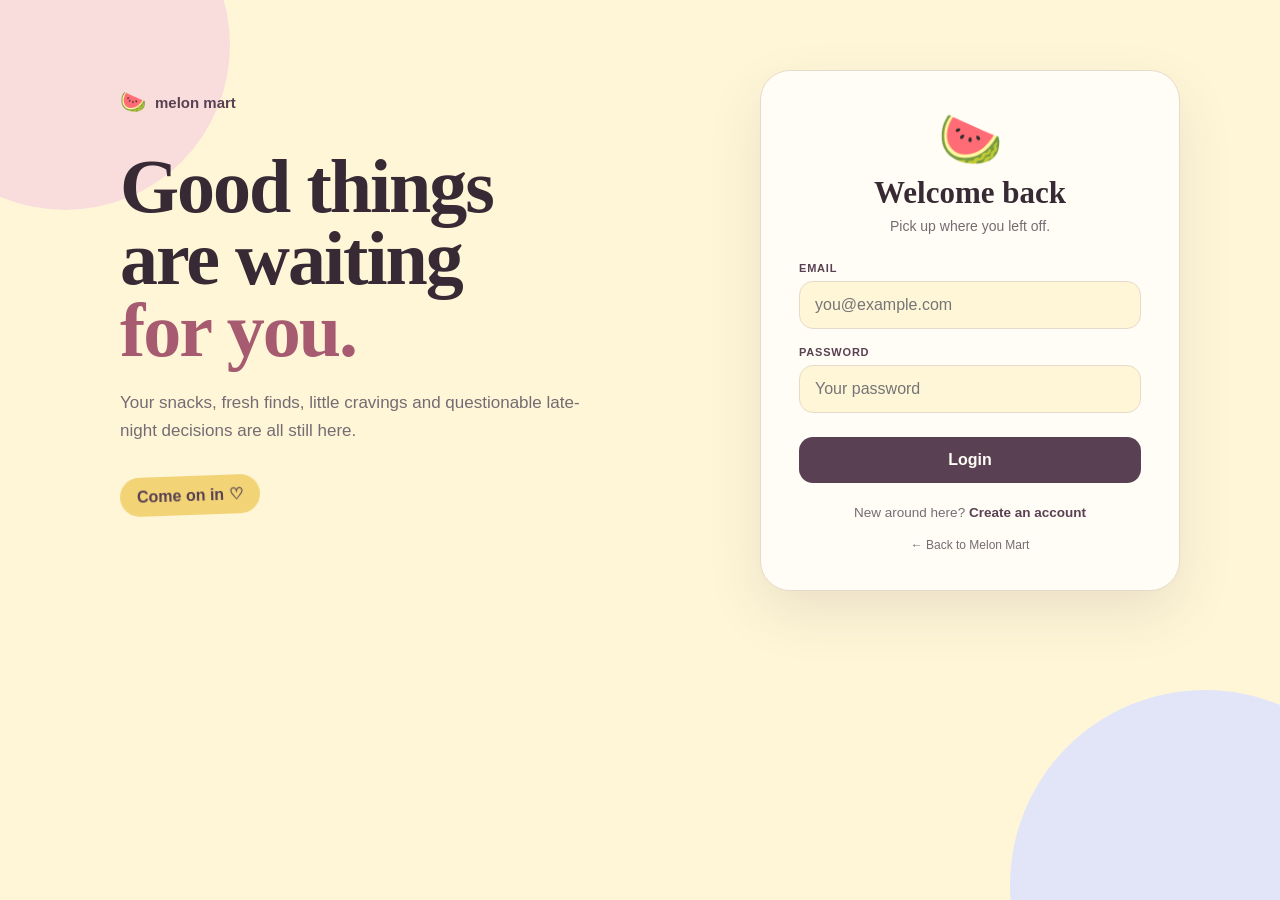
==== src/main/webapp/account.html @ 4ee34e8a "feat: add connected storefront pages" ====
<!DOCTYPE html><html lang="en"><head><meta charset="UTF-8"><meta name="viewport" content="width=device-width,initial-scale=1"><title>My Account · Melon Mart</title><link rel="preconnect" href="https://fonts.googleapis.com"><link rel="preconnect" href="https://fonts.gstatic.com"><link href="https://fonts.googleapis.com/css2?family=DM+Sans:wght@400;500;600;700&family=Fraunces:opsz,wght@9..144,500;opsz,wght@9..144,600;9..144,700&display=swap" rel="stylesheet"><link rel="stylesheet" href="melon-pages.css"></head><body><div id="siteHeader"></div><main class="page-shell"><section class="page-hero"><span class="eyebrow">your little corner of the market</span><h1>My Account</h1><p>Everything you need, without a giant popup getting in the way.</p></section><div id="accountPage"></div></main><script src="melon-pages.js"></script><script>
async function loadAccount(){const u=await mmUser();if(!u){location.href='login.html';return}const name=u.name||u.username||'Melon Mart User',role=String(u.role||'BUYER').toUpperCase();const roleCard=role==='SELLER'?'<a class="paper-card" style="padding:22px" href="seller.html"><h3 class="section-title" style="font-size:22px">Seller Dashboard 🏪</h3><p class="section-subtitle" style="margin:0">Manage listings, incoming orders and sales.</p></a>':role==='ADMIN'?'<a class="paper-card" style="padding:22px" href="admin.html"><h3 class="section-title" style="font-size:22px">Admin Dashboard 🛡️</h3><p class="section-subtitle" style="margin:0">Users, orders and marketplace listings.</p></a>':'';document.getElementById('accountPage').innerHTML=`<div class="paper-card" style="padding:28px;margin-bottom:22px"><div style="display:flex;align-items:center;gap:16px"><div class="account-avatar" style="width:64px;height:64px;font-size:27px">${mmEsc(name.charAt(0).toUpperCase())}</div><div><h2 class="section-title" style="margin:0">${mmEsc(name)}</h2><p class="section-subtitle" style="margin:3px 0 0">${mmEsc(u.email||'')} · ${mmEsc(role)}</p></div></div></div><div style="display:grid;grid-template-columns:repeat(auto-fit,minmax(230px,1fr));gap:16px"><a class="paper-card" style="padding:22px" href="orders.html"><h3 class="section-title" style="font-size:22px">My Orders 📦</h3><p class="section-subtitle" style="margin:0">Track purchases and order status.</p></a><a class="paper-card" style="padding:22px" href="wishlist.html"><h3 class="section-title" style="font-size:22px">Wishlist ♡</h3><p class="section-subtitle" style="margin:0">Your saved little finds.</p></a><a class="paper-card" style="padding:22px" href="location.html"><h3 class="section-title" style="font-size:22px">Delivery Addresses 📍</h3><p class="section-subtitle" style="margin:0">Manage where we deliver.</p></a><a class="paper-card" style="padding:22px" href="reviews.html"><h3 class="section-title" style="font-size:22px">My Reviews ★</h3><p class="section-subtitle" style="margin:0">See and manage your reviews.</p></a><a class="paper-card" style="padding:22px" href="cart.html"><h3 class="section-title" style="font-size:22px">My Cart 🛒</h3><p class="section-subtitle" style="margin:0">Review your basket and checkout.</p></a>${roleCard}<a class="paper-card" style="padding:22px" href="help.html"><h3 class="section-title" style="font-size:22px">Help & Support ✦</h3><p class="section-subtitle" style="margin:0">Answers for the little confusing bits.</p></a></div>`}loadAccount();</script></body></html>
---- src/main/webapp/melon-pages.css ----
:root{--cream:#FFF6D8;--paper:#FFFDF5;--butter:#F2D477;--butter-light:#FAE9A9;--pink:#F2B8B8;--pink-light:#F9DDDD;--blue:#A7B2E2;--blue-light:#E1E5F7;--plum:#594052;--plum-dark:#382A34;--text:#302A30;--muted:#756C73;--line:#E7DACB;--green:#718C6A;--shadow:0 18px 45px rgba(56,42,52,.08);--soft-shadow:0 10px 25px rgba(56,42,52,.06)}
*{box-sizing:border-box}html{scroll-behavior:smooth}body{margin:0;background:var(--cream);color:var(--text);font-family:"DM Sans",sans-serif;line-height:1.5}button,input{font:inherit}button{cursor:pointer}a{color:inherit;text-decoration:none}.top-note{background:var(--butter);text-align:center;padding:10px 20px;font-size:13px;font-weight:600;letter-spacing:.02em}header.site-header{position:sticky;top:0;z-index:100;background:rgba(255,253,247,.96);backdrop-filter:blur(15px);border-bottom:1px solid var(--line)}.header-main{max-width:1280px;margin:auto;padding:14px 30px;display:grid;grid-template-columns:auto minmax(170px,210px) minmax(250px,1fr) auto;align-items:center;gap:18px}.logo{font-family:"Fraunces",serif;font-size:24px;font-weight:700;letter-spacing:-.055em;color:var(--plum-dark);display:flex;align-items:center;gap:7px}.logo-dot{width:9px;height:9px;border-radius:50%;background:var(--pink);display:inline-block;transform:translateY(-4px) rotate(12deg)}.site-location{border:0;background:transparent;display:flex;align-items:center;gap:8px;text-align:left;color:var(--text);padding:6px 8px;border-radius:14px}.site-location:hover{background:var(--butter-light)}.site-location .pin{font-size:20px}.site-location small{display:block;color:var(--muted);font-size:11px}.site-location strong{display:block;font-size:13px;max-width:145px;overflow:hidden;text-overflow:ellipsis;white-space:nowrap}.site-search{position:relative}.site-search input{width:100%;border:1px solid var(--line);background:var(--cream);padding:12px 18px 12px 43px;border-radius:50px;outline:none;color:var(--text)}.site-search input:focus{border-color:var(--plum);box-shadow:0 0 0 3px rgba(89,64,82,.06)}.site-search .icon{position:absolute;left:17px;top:50%;transform:translateY(-50%);font-size:17px}.site-actions{display:flex;align-items:center;gap:5px}.site-action{border:0;background:transparent;padding:8px 9px;color:var(--text);border-radius:13px;display:flex;flex-direction:column;align-items:center;gap:2px;font-size:12px;min-width:56px}.site-action:hover{background:var(--butter-light)}.site-action .action-icon{font-size:18px;line-height:1}.account-wrap{position:relative}.account-trigger{background:var(--pink-light);font-weight:700}.account-trigger:hover{background:var(--pink)}.account-dropdown{position:absolute;right:0;top:calc(100% + 10px);width:300px;background:var(--paper);border:1px solid var(--line);border-radius:20px;box-shadow:var(--shadow);padding:10px;display:none;z-index:200}.account-dropdown.open{display:block}.account-drop-profile{display:flex;gap:10px;align-items:center;padding:12px;border-radius:15px;background:var(--cream);margin-bottom:8px}.account-avatar{width:42px;height:42px;border-radius:50%;display:grid;place-items:center;background:var(--pink);font-family:"Fraunces",serif;font-size:19px;color:var(--plum-dark);flex:0 0 auto}.account-drop-profile strong{display:block;font-family:"Fraunces",serif;font-size:18px}.account-drop-profile small{color:var(--muted);font-size:11px}.account-drop-link{width:100%;border:0;background:transparent;display:flex;align-items:center;gap:11px;padding:11px 12px;border-radius:13px;text-align:left;color:var(--text)}.account-drop-link:hover{background:var(--butter-light)}.account-drop-link .ico{width:28px;text-align:center;font-size:17px}.account-drop-link span:last-child{font-size:13px;font-weight:600}.account-drop-divider{height:1px;background:var(--line);margin:6px 4px}.page-shell{width:min(1180px,92%);margin:0 auto;padding:48px 0 80px}.page-hero{text-align:center;margin-bottom:38px}.eyebrow{display:inline-block;color:var(--plum);background:var(--pink-light);padding:7px 12px;border-radius:999px;font-size:11px;font-weight:700;letter-spacing:.06em;text-transform:uppercase;margin-bottom:12px}.page-hero h1{font-family:"Fraunces",serif;font-size:clamp(38px,5vw,60px);line-height:1;letter-spacing:-1.5px;color:var(--plum-dark);margin:0 0 12px}.page-hero p{max-width:650px;margin:auto;color:var(--muted);font-size:14px}.paper-card{background:var(--paper);border:1px solid var(--line);border-radius:24px;box-shadow:var(--soft-shadow)}.section-title{font-family:"Fraunces",serif;font-size:28px;color:var(--plum-dark);margin:0 0 8px}.section-subtitle{color:var(--muted);font-size:13px;margin:0 0 20px}.primary-btn{border:0;background:var(--plum);color:#fff;padding:11px 17px;border-radius:999px;font-weight:700}.secondary-btn{border:1px solid var(--line);background:var(--paper);color:var(--plum);padding:10px 15px;border-radius:999px;font-weight:700}.danger-btn{border:0;background:var(--pink-light);color:var(--plum);padding:10px 15px;border-radius:999px;font-weight:700}.empty-state{text-align:center;padding:80px 20px;color:var(--muted)}.empty-state .big-icon{font-size:48px;margin-bottom:12px}.empty-state h2{font-family:"Fraunces",serif;color:var(--plum-dark);font-size:30px;margin:0 0 8px}.site-footer{border-top:1px solid var(--line);padding:30px;text-align:center;color:var(--muted);font-size:12px}.toast{position:fixed;left:50%;bottom:24px;transform:translate(-50%,100px);background:var(--plum-dark);color:#fff;padding:12px 18px;border-radius:999px;z-index:500;opacity:0;transition:.25s}.toast.show{opacity:1;transform:translate(-50%,0)}
@media(max-width:1050px){.header-main{grid-template-columns:auto 1fr auto}.site-location{display:none}.site-search{grid-column:1/-1;grid-row:2}.site-actions{justify-content:flex-end}}@media(max-width:700px){.header-main{padding:12px 16px;gap:10px}.logo{font-size:20px}.site-action{min-width:45px;padding:7px 5px}.site-action .label{display:none}.account-dropdown{right:-6px;width:min(300px,calc(100vw - 28px))}.page-shell{padding-top:32px}}
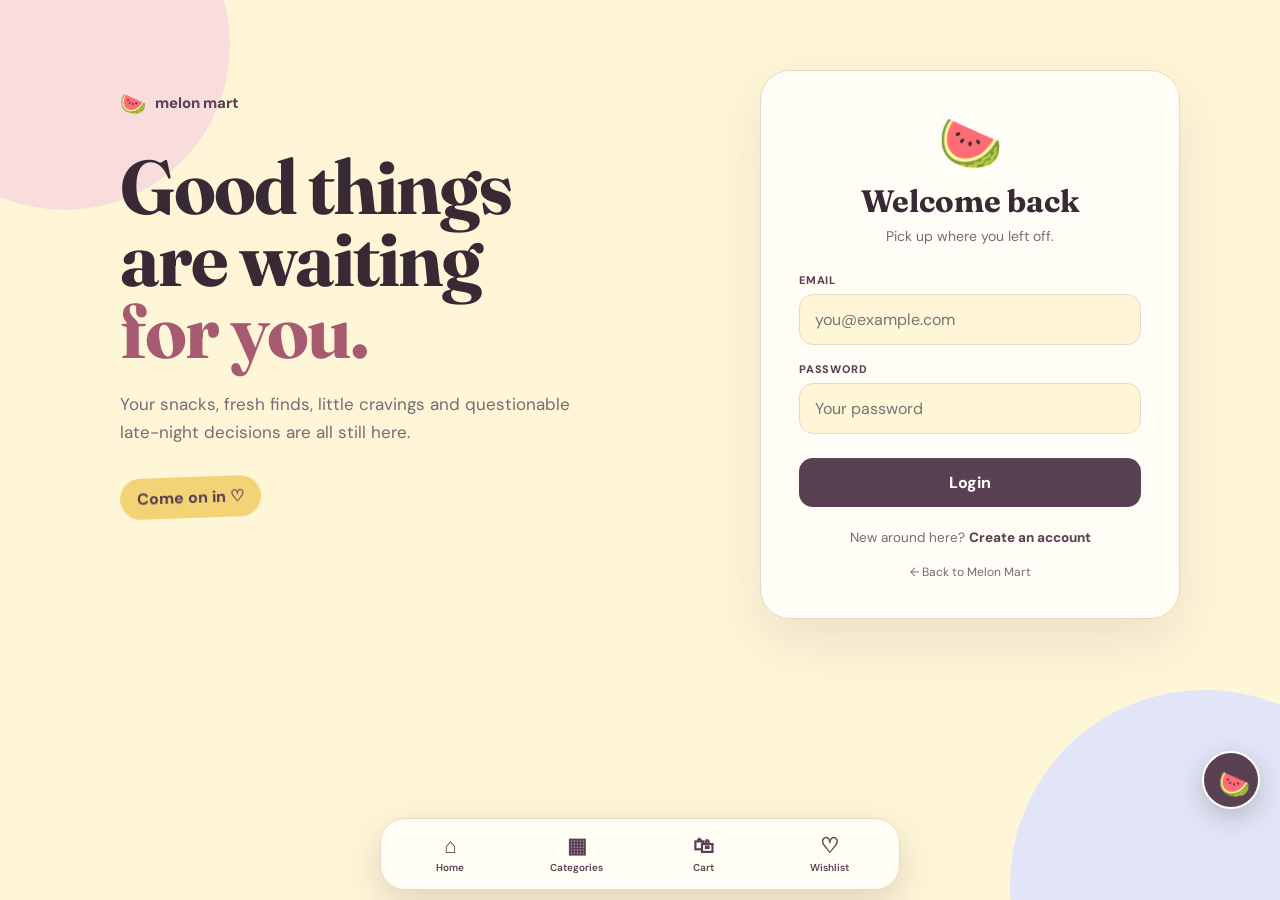
==== commit ffc7b14c: "fix: load shared bottom navigation on customer pages" ====
--- a/src/main/webapp/account.html
+++ b/src/main/webapp/account.html
@@ -1,2 +1,4 @@
 <!DOCTYPE html><html lang="en"><head><meta charset="UTF-8"><meta name="viewport" content="width=device-width,initial-scale=1"><title>My Account · Melon Mart</title><link rel="preconnect" href="https://fonts.googleapis.com"><link rel="preconnect" href="https://fonts.gstatic.com"><link href="https://fonts.googleapis.com/css2?family=DM+Sans:wght@400;500;600;700&family=Fraunces:opsz,wght@9..144,500;opsz,wght@9..144,600;9..144,700&display=swap" rel="stylesheet"><link rel="stylesheet" href="melon-pages.css"></head><body><div id="siteHeader"></div><main class="page-shell"><section class="page-hero"><span class="eyebrow">your little corner of the market</span><h1>My Account</h1><p>Everything you need, without a giant popup getting in the way.</p></section><div id="accountPage"></div></main><script src="melon-pages.js"></script><script>
-async function loadAccount(){const u=await mmUser();if(!u){location.href='login.html';return}const name=u.name||u.username||'Melon Mart User',role=String(u.role||'BUYER').toUpperCase();const roleCard=role==='SELLER'?'<a class="paper-card" style="padding:22px" href="seller.html"><h3 class="section-title" style="font-size:22px">Seller Dashboard 🏪</h3><p class="section-subtitle" style="margin:0">Manage listings, incoming orders and sales.</p></a>':role==='ADMIN'?'<a class="paper-card" style="padding:22px" href="admin.html"><h3 class="section-title" style="font-size:22px">Admin Dashboard 🛡️</h3><p class="section-subtitle" style="margin:0">Users, orders and marketplace listings.</p></a>':'';document.getElementById('accountPage').innerHTML=`<div class="paper-card" style="padding:28px;margin-bottom:22px"><div style="display:flex;align-items:center;gap:16px"><div class="account-avatar" style="width:64px;height:64px;font-size:27px">${mmEsc(name.charAt(0).toUpperCase())}</div><div><h2 class="section-title" style="margin:0">${mmEsc(name)}</h2><p class="section-subtitle" style="margin:3px 0 0">${mmEsc(u.email||'')} · ${mmEsc(role)}</p></div></div></div><div style="display:grid;grid-template-columns:repeat(auto-fit,minmax(230px,1fr));gap:16px"><a class="paper-card" style="padding:22px" href="orders.html"><h3 class="section-title" style="font-size:22px">My Orders 📦</h3><p class="section-subtitle" style="margin:0">Track purchases and order status.</p></a><a class="paper-card" style="padding:22px" href="wishlist.html"><h3 class="section-title" style="font-size:22px">Wishlist ♡</h3><p class="section-subtitle" style="margin:0">Your saved little finds.</p></a><a class="paper-card" style="padding:22px" href="location.html"><h3 class="section-title" style="font-size:22px">Delivery Addresses 📍</h3><p class="section-subtitle" style="margin:0">Manage where we deliver.</p></a><a class="paper-card" style="padding:22px" href="reviews.html"><h3 class="section-title" style="font-size:22px">My Reviews ★</h3><p class="section-subtitle" style="margin:0">See and manage your reviews.</p></a><a class="paper-card" style="padding:22px" href="cart.html"><h3 class="section-title" style="font-size:22px">My Cart 🛒</h3><p class="section-subtitle" style="margin:0">Review your basket and checkout.</p></a>${roleCard}<a class="paper-card" style="padding:22px" href="help.html"><h3 class="section-title" style="font-size:22px">Help & Support ✦</h3><p class="section-subtitle" style="margin:0">Answers for the little confusing bits.</p></a></div>`}loadAccount();</script></body></html>+async function loadAccount(){const u=await mmUser();if(!u){location.href='login.html';return}const name=u.name||u.username||'Melon Mart User',role=String(u.role||'BUYER').toUpperCase();const roleCard=role==='SELLER'?'<a class="paper-card" style="padding:22px" href="seller.html"><h3 class="section-title" style="font-size:22px">Seller Dashboard 🏪</h3><p class="section-subtitle" style="margin:0">Manage listings, incoming orders and sales.</p></a>':role==='ADMIN'?'<a class="paper-card" style="padding:22px" href="admin.html"><h3 class="section-title" style="font-size:22px">Admin Dashboard 🛡️</h3><p class="section-subtitle" style="margin:0">Users, orders and marketplace listings.</p></a>':'';document.getElementById('accountPage').innerHTML=`<div class="paper-card" style="padding:28px;margin-bottom:22px"><div style="display:flex;align-items:center;gap:16px"><div class="account-avatar" style="width:64px;height:64px;font-size:27px">${mmEsc(name.charAt(0).toUpperCase())}</div><div><h2 class="section-title" style="margin:0">${mmEsc(name)}</h2><p class="section-subtitle" style="margin:3px 0 0">${mmEsc(u.email||'')} · ${mmEsc(role)}</p></div></div></div><div style="display:grid;grid-template-columns:repeat(auto-fit,minmax(230px,1fr));gap:16px"><a class="paper-card" style="padding:22px" href="orders.html"><h3 class="section-title" style="font-size:22px">My Orders 📦</h3><p class="section-subtitle" style="margin:0">Track purchases and order status.</p></a><a class="paper-card" style="padding:22px" href="wishlist.html"><h3 class="section-title" style="font-size:22px">Wishlist ♡</h3><p class="section-subtitle" style="margin:0">Your saved little finds.</p></a><a class="paper-card" style="padding:22px" href="location.html"><h3 class="section-title" style="font-size:22px">Delivery Addresses 📍</h3><p class="section-subtitle" style="margin:0">Manage where we deliver.</p></a><a class="paper-card" style="padding:22px" href="reviews.html"><h3 class="section-title" style="font-size:22px">My Reviews ★</h3><p class="section-subtitle" style="margin:0">See and manage your reviews.</p></a><a class="paper-card" style="padding:22px" href="cart.html"><h3 class="section-title" style="font-size:22px">My Cart 🛒</h3><p class="section-subtitle" style="margin:0">Review your basket and checkout.</p></a>${roleCard}<a class="paper-card" style="padding:22px" href="help.html"><h3 class="section-title" style="font-size:22px">Help & Support ✦</h3><p class="section-subtitle" style="margin:0">Answers for the little confusing bits.</p></a></div>`}loadAccount();</script>
+<script src="melon-experience.js"></script>
+</body></html>
